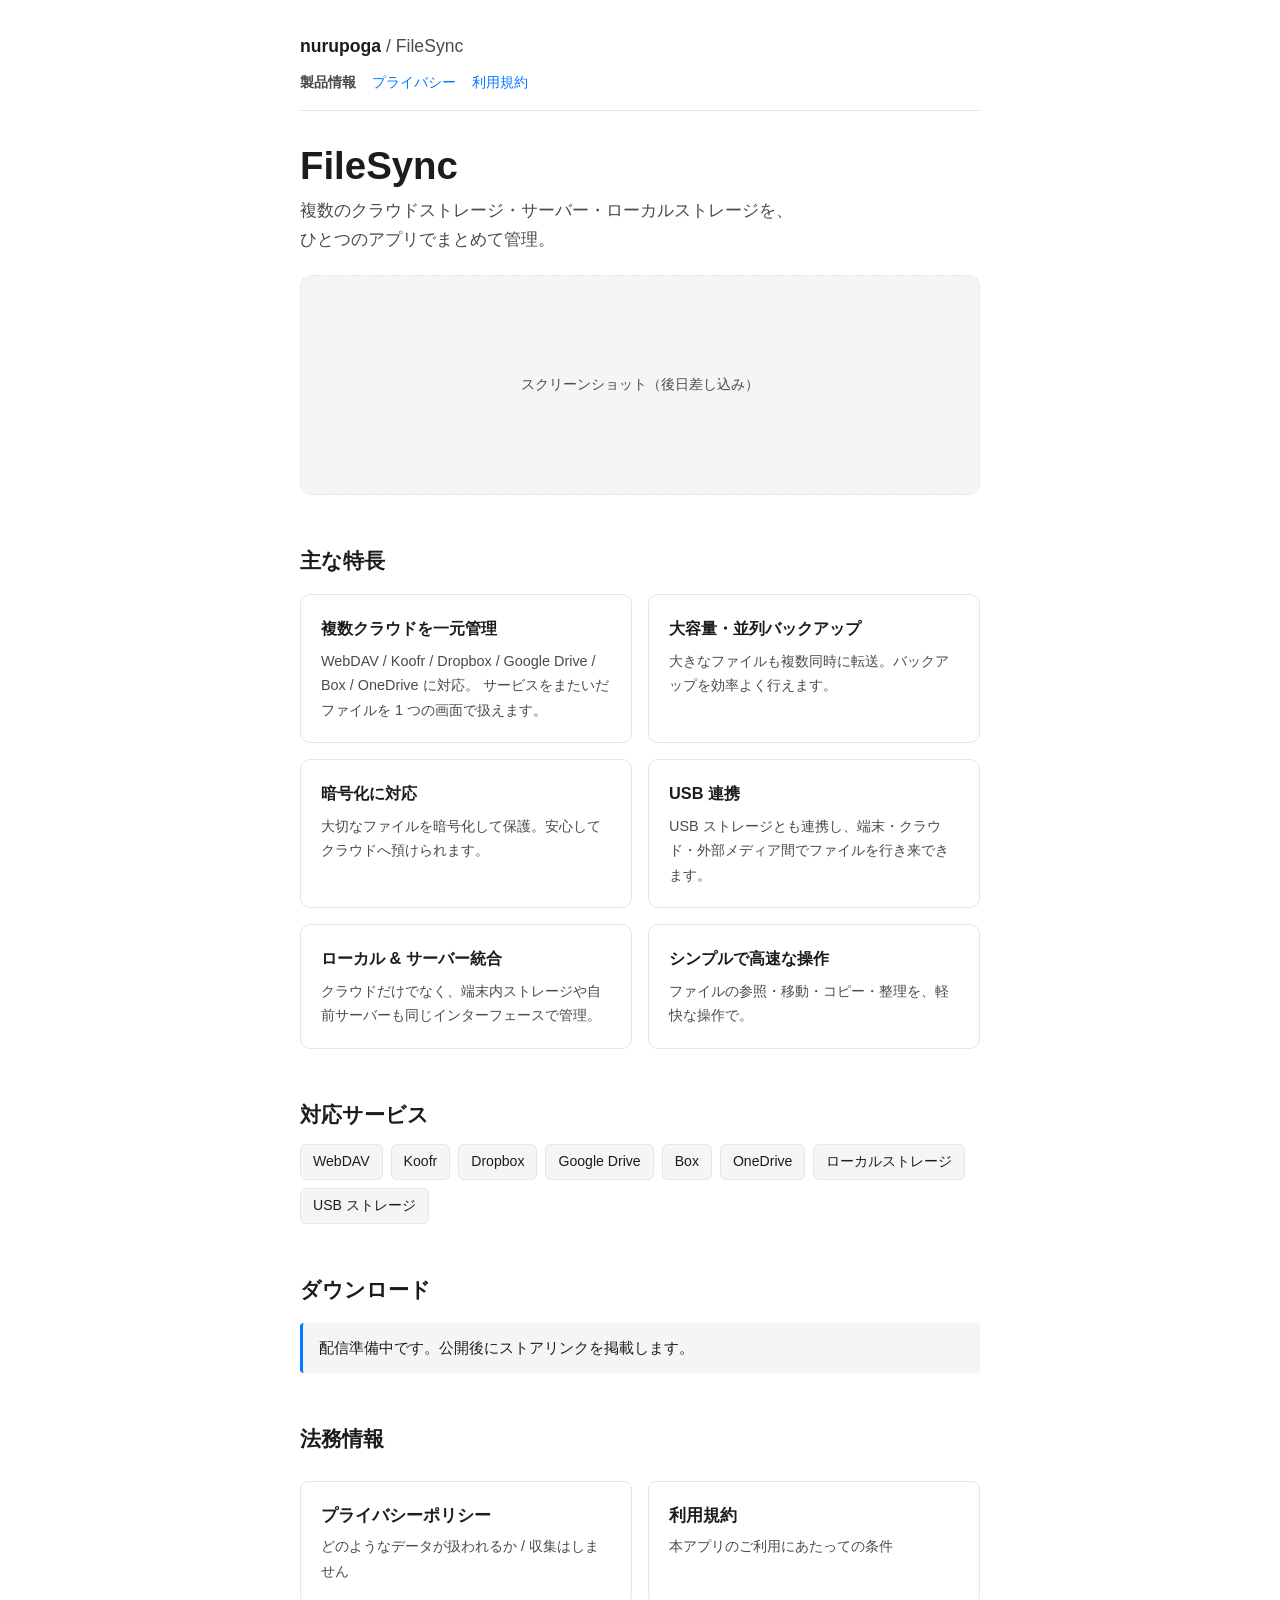
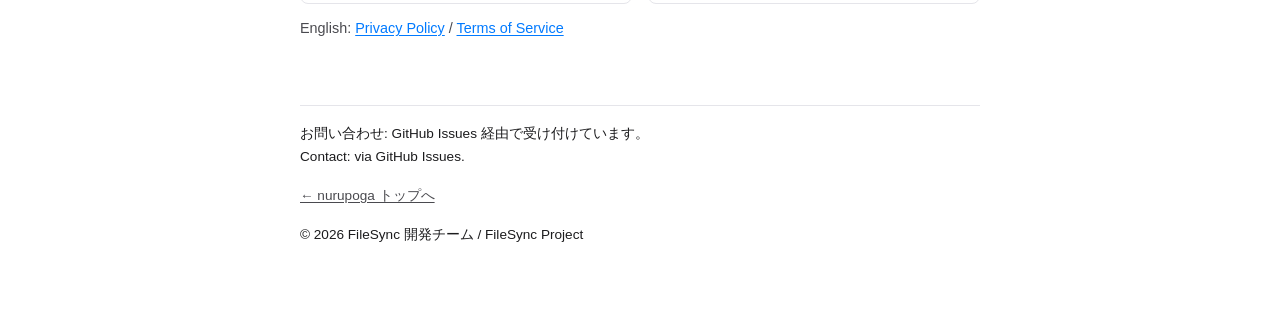
==== filesync/index.html @ 480234b5 "site: multi-product portal + filesync HP, move legal under /filesync/ with root redirects" ====
<!DOCTYPE html>
<html lang="ja">
<head>
<meta charset="UTF-8">
<meta name="viewport" content="width=device-width, initial-scale=1.0">
<meta name="robots" content="index,follow">
<title>FileSync — 複数クラウドを 1 つにまとめるファイルマネージャー</title>
<meta name="description" content="FileSync は WebDAV / Koofr / Dropbox / Google Drive / Box / OneDrive など複数のクラウドストレージとローカル・サーバーを統合管理するファイルマネージャー。大容量・並列バックアップ、暗号化、USB 連携に対応。">
<link rel="canonical" href="https://nurupoga.net/filesync/">
<link rel="stylesheet" href="./style.css">
</head>
<body>
<div class="container">
  <header>
    <p class="site-title"><a href="../index.html">nurupoga</a> <span class="crumb">/ FileSync</span></p>
    <nav class="lang-switch" aria-label="Navigation">
      <a href="./index.html" class="active">製品情報</a>
      <a href="./privacy.html">プライバシー</a>
      <a href="./terms.html">利用規約</a>
    </nav>
  </header>

  <section class="hero">
    <h1>FileSync</h1>
    <p class="hero-lead">
      複数のクラウドストレージ・サーバー・ローカルストレージを、<br>
      ひとつのアプリでまとめて管理。
    </p>
    <!-- スクリーンショット差し込み用プレースホルダ -->
    <div class="screenshot-placeholder">
      <span>スクリーンショット（後日差し込み）</span>
    </div>
  </section>

  <h2>主な特長</h2>
  <div class="feature-grid">

    <div class="feature-card">
      <p class="feature-title">複数クラウドを一元管理</p>
      <p class="feature-desc">
        WebDAV / Koofr / Dropbox / Google Drive / Box / OneDrive に対応。
        サービスをまたいだファイルを 1 つの画面で扱えます。
      </p>
    </div>

    <div class="feature-card">
      <p class="feature-title">大容量・並列バックアップ</p>
      <p class="feature-desc">
        大きなファイルも複数同時に転送。バックアップを効率よく行えます。
      </p>
    </div>

    <div class="feature-card">
      <p class="feature-title">暗号化に対応</p>
      <p class="feature-desc">
        大切なファイルを暗号化して保護。安心してクラウドへ預けられます。
      </p>
    </div>

    <div class="feature-card">
      <p class="feature-title">USB 連携</p>
      <p class="feature-desc">
        USB ストレージとも連携し、端末・クラウド・外部メディア間でファイルを行き来できます。
      </p>
    </div>

    <div class="feature-card">
      <p class="feature-title">ローカル & サーバー統合</p>
      <p class="feature-desc">
        クラウドだけでなく、端末内ストレージや自前サーバーも同じインターフェースで管理。
      </p>
    </div>

    <div class="feature-card">
      <p class="feature-title">シンプルで高速な操作</p>
      <p class="feature-desc">
        ファイルの参照・移動・コピー・整理を、軽快な操作で。
      </p>
    </div>

  </div>

  <h2>対応サービス</h2>
  <ul class="service-list">
    <li>WebDAV</li>
    <li>Koofr</li>
    <li>Dropbox</li>
    <li>Google Drive</li>
    <li>Box</li>
    <li>OneDrive</li>
    <li>ローカルストレージ</li>
    <li>USB ストレージ</li>
  </ul>

  <h2>ダウンロード</h2>
  <p class="notice">
    配信準備中です。公開後にストアリンクを掲載します。
  </p>

  <h2>法務情報</h2>
  <div class="index-cards">
    <a class="index-card" href="./privacy.html">
      <p class="card-title">プライバシーポリシー</p>
      <p class="card-sub">どのようなデータが扱われるか / 収集はしません</p>
    </a>
    <a class="index-card" href="./terms.html">
      <p class="card-title">利用規約</p>
      <p class="card-sub">本アプリのご利用にあたっての条件</p>
    </a>
  </div>
  <p class="meta" style="margin-top:12px">
    English: <a href="./privacy_en.html">Privacy Policy</a> / <a href="./terms_en.html">Terms of Service</a>
  </p>

  <footer>
    <p>
      お問い合わせ: GitHub Issues 経由で受け付けています。<br>
      Contact: via GitHub Issues.
    </p>
    <p><a href="../index.html">← nurupoga トップへ</a></p>
    <p>&copy; 2026 FileSync 開発チーム / FileSync Project</p>
  </footer>
</div>
</body>
</html>
---- filesync/style.css ----
:root {
  --fg: #1c1c1e;
  --fg-muted: #4a4a4f;
  --bg: #ffffff;
  --accent: #007aff;
  --accent-hover: #0056cc;
  --border: #e5e5ea;
  --code-bg: #f5f5f7;
}

@media (prefers-color-scheme: dark) {
  :root {
    --fg: #f5f5f7;
    --fg-muted: #a1a1a6;
    --bg: #1c1c1e;
    --accent: #4a9eff;
    --accent-hover: #6cb0ff;
    --border: #38383c;
    --code-bg: #2c2c2e;
  }
}

* {
  box-sizing: border-box;
}

html {
  -webkit-text-size-adjust: 100%;
}

body {
  font-family: -apple-system, BlinkMacSystemFont, "Helvetica Neue", "Hiragino Sans", "Hiragino Kaku Gothic ProN", "Yu Gothic", Meiryo, sans-serif;
  font-size: 16px;
  line-height: 1.7;
  color: var(--fg);
  background: var(--bg);
  margin: 0;
  padding: 0;
}

.container {
  max-width: 720px;
  margin: 0 auto;
  padding: 32px 20px 64px;
}

header {
  border-bottom: 1px solid var(--border);
  padding-bottom: 16px;
  margin-bottom: 32px;
}

header .site-title {
  font-size: 1.1rem;
  font-weight: 600;
  margin: 0;
}

header .site-title a {
  color: var(--fg);
  text-decoration: none;
}

header .site-title .crumb {
  color: var(--fg-muted);
  font-weight: 400;
}

nav.lang-switch {
  margin-top: 8px;
  font-size: 0.9rem;
}

nav.lang-switch a {
  color: var(--accent);
  text-decoration: none;
  margin-right: 12px;
}

nav.lang-switch a:hover {
  text-decoration: underline;
}

nav.lang-switch a.active {
  color: var(--fg-muted);
  pointer-events: none;
  font-weight: 600;
}

h1 {
  font-size: 1.8rem;
  font-weight: 700;
  line-height: 1.4;
  margin: 0 0 8px;
}

h2 {
  font-size: 1.3rem;
  font-weight: 600;
  margin: 40px 0 12px;
  padding-top: 8px;
}

h3 {
  font-size: 1.05rem;
  font-weight: 600;
  margin: 24px 0 8px;
}

p, li {
  color: var(--fg);
}

p {
  margin: 0 0 16px;
}

ul, ol {
  padding-left: 1.4em;
  margin: 0 0 16px;
}

li {
  margin-bottom: 6px;
}

a {
  color: var(--accent);
  text-decoration: underline;
  text-underline-offset: 2px;
}

a:hover {
  color: var(--accent-hover);
}

.meta {
  color: var(--fg-muted);
  font-size: 0.9rem;
  margin-bottom: 24px;
}

.notice {
  background: var(--code-bg);
  border-left: 3px solid var(--accent);
  padding: 12px 16px;
  margin: 16px 0 24px;
  border-radius: 4px;
  font-size: 0.95rem;
}

code {
  background: var(--code-bg);
  padding: 2px 6px;
  border-radius: 4px;
  font-family: ui-monospace, SFMono-Regular, "SF Mono", Menlo, Consolas, monospace;
  font-size: 0.92em;
}

footer {
  margin-top: 64px;
  padding-top: 16px;
  border-top: 1px solid var(--border);
  color: var(--fg-muted);
  font-size: 0.85rem;
}

footer a {
  color: var(--fg-muted);
}

.toc {
  list-style: none;
  padding: 0;
  margin: 0 0 24px;
}

.toc li {
  margin-bottom: 4px;
}

.index-cards {
  display: grid;
  grid-template-columns: 1fr 1fr;
  gap: 16px;
  margin-top: 24px;
}

@media (max-width: 600px) {
  .index-cards {
    grid-template-columns: 1fr;
  }

  .container {
    padding: 24px 16px 48px;
  }

  h1 {
    font-size: 1.5rem;
  }
}

.index-card {
  display: block;
  border: 1px solid var(--border);
  border-radius: 8px;
  padding: 20px;
  text-decoration: none;
  color: var(--fg);
  transition: border-color 0.15s ease, transform 0.15s ease;
}

.index-card:hover {
  border-color: var(--accent);
  transform: translateY(-1px);
  color: var(--fg);
}

.index-card .card-title {
  font-size: 1.05rem;
  font-weight: 600;
  margin: 0 0 4px;
}

.index-card .card-sub {
  font-size: 0.9rem;
  color: var(--fg-muted);
  margin: 0;
}

.changelog {
  font-size: 0.9rem;
  color: var(--fg-muted);
  border-top: 1px solid var(--border);
  margin-top: 32px;
  padding-top: 16px;
}

.changelog ul {
  padding-left: 1.4em;
}

/* ===== Portal / Product pages (added 2026-06-17) ===== */

.hero {
  margin: 8px 0 8px;
}

.hero h1 {
  font-size: 2.4rem;
  line-height: 1.2;
}

.hero .hero-sub {
  font-size: 1.4rem;
  font-weight: 600;
  color: var(--fg-muted);
}

.hero-lead {
  font-size: 1.05rem;
  color: var(--fg-muted);
  margin-top: 4px;
}

/* Portal product cards */
.product-grid {
  display: grid;
  grid-template-columns: 1fr 1fr;
  gap: 16px;
  margin-top: 16px;
}

.product-card {
  display: block;
  border: 1px solid var(--border);
  border-radius: 12px;
  padding: 22px;
  text-decoration: none;
  color: var(--fg);
  background: var(--bg);
  transition: border-color 0.15s ease, transform 0.15s ease, box-shadow 0.15s ease;
}

.product-card:hover {
  border-color: var(--accent);
  transform: translateY(-2px);
  box-shadow: 0 6px 20px rgba(0, 0, 0, 0.06);
  color: var(--fg);
}

.product-card-feature {
  border-width: 2px;
  border-color: var(--accent);
  background: linear-gradient(180deg, rgba(0, 122, 255, 0.05), transparent);
  margin-bottom: 8px;
}

.product-card-feature .product-title {
  font-size: 1.6rem;
}

.product-badge {
  display: inline-block;
  font-size: 0.72rem;
  font-weight: 600;
  letter-spacing: 0.02em;
  color: var(--accent);
  background: var(--code-bg);
  border-radius: 999px;
  padding: 3px 10px;
  margin-bottom: 10px;
}

.product-title {
  font-size: 1.2rem;
  font-weight: 700;
  margin: 0 0 6px;
}

.product-desc {
  font-size: 0.92rem;
  color: var(--fg-muted);
  margin: 0 0 12px;
}

.product-links {
  margin: 0;
  display: flex;
  flex-wrap: wrap;
  gap: 8px;
}

.product-link-pill {
  display: inline-block;
  font-size: 0.8rem;
  font-weight: 600;
  color: var(--accent);
  border: 1px solid var(--border);
  border-radius: 6px;
  padding: 4px 10px;
}

/* Product feature grid (filesync page) */
.feature-grid {
  display: grid;
  grid-template-columns: 1fr 1fr;
  gap: 16px;
  margin-top: 16px;
}

.feature-card {
  border: 1px solid var(--border);
  border-radius: 10px;
  padding: 20px;
  background: var(--bg);
}

.feature-title {
  font-size: 1.02rem;
  font-weight: 600;
  margin: 0 0 6px;
}

.feature-desc {
  font-size: 0.9rem;
  color: var(--fg-muted);
  margin: 0;
}

.service-list {
  display: flex;
  flex-wrap: wrap;
  gap: 8px;
  list-style: none;
  padding: 0;
  margin: 12px 0 24px;
}

.service-list li {
  font-size: 0.88rem;
  color: var(--fg);
  background: var(--code-bg);
  border: 1px solid var(--border);
  border-radius: 6px;
  padding: 5px 12px;
  margin: 0;
}

.screenshot-placeholder {
  display: flex;
  align-items: center;
  justify-content: center;
  height: 220px;
  margin: 20px 0 8px;
  border: 1px dashed var(--border);
  border-radius: 12px;
  background: var(--code-bg);
  color: var(--fg-muted);
  font-size: 0.9rem;
}

@media (max-width: 600px) {
  .product-grid,
  .feature-grid {
    grid-template-columns: 1fr;
  }

  .hero h1 {
    font-size: 1.9rem;
  }

  .product-card-feature .product-title {
    font-size: 1.35rem;
  }
}
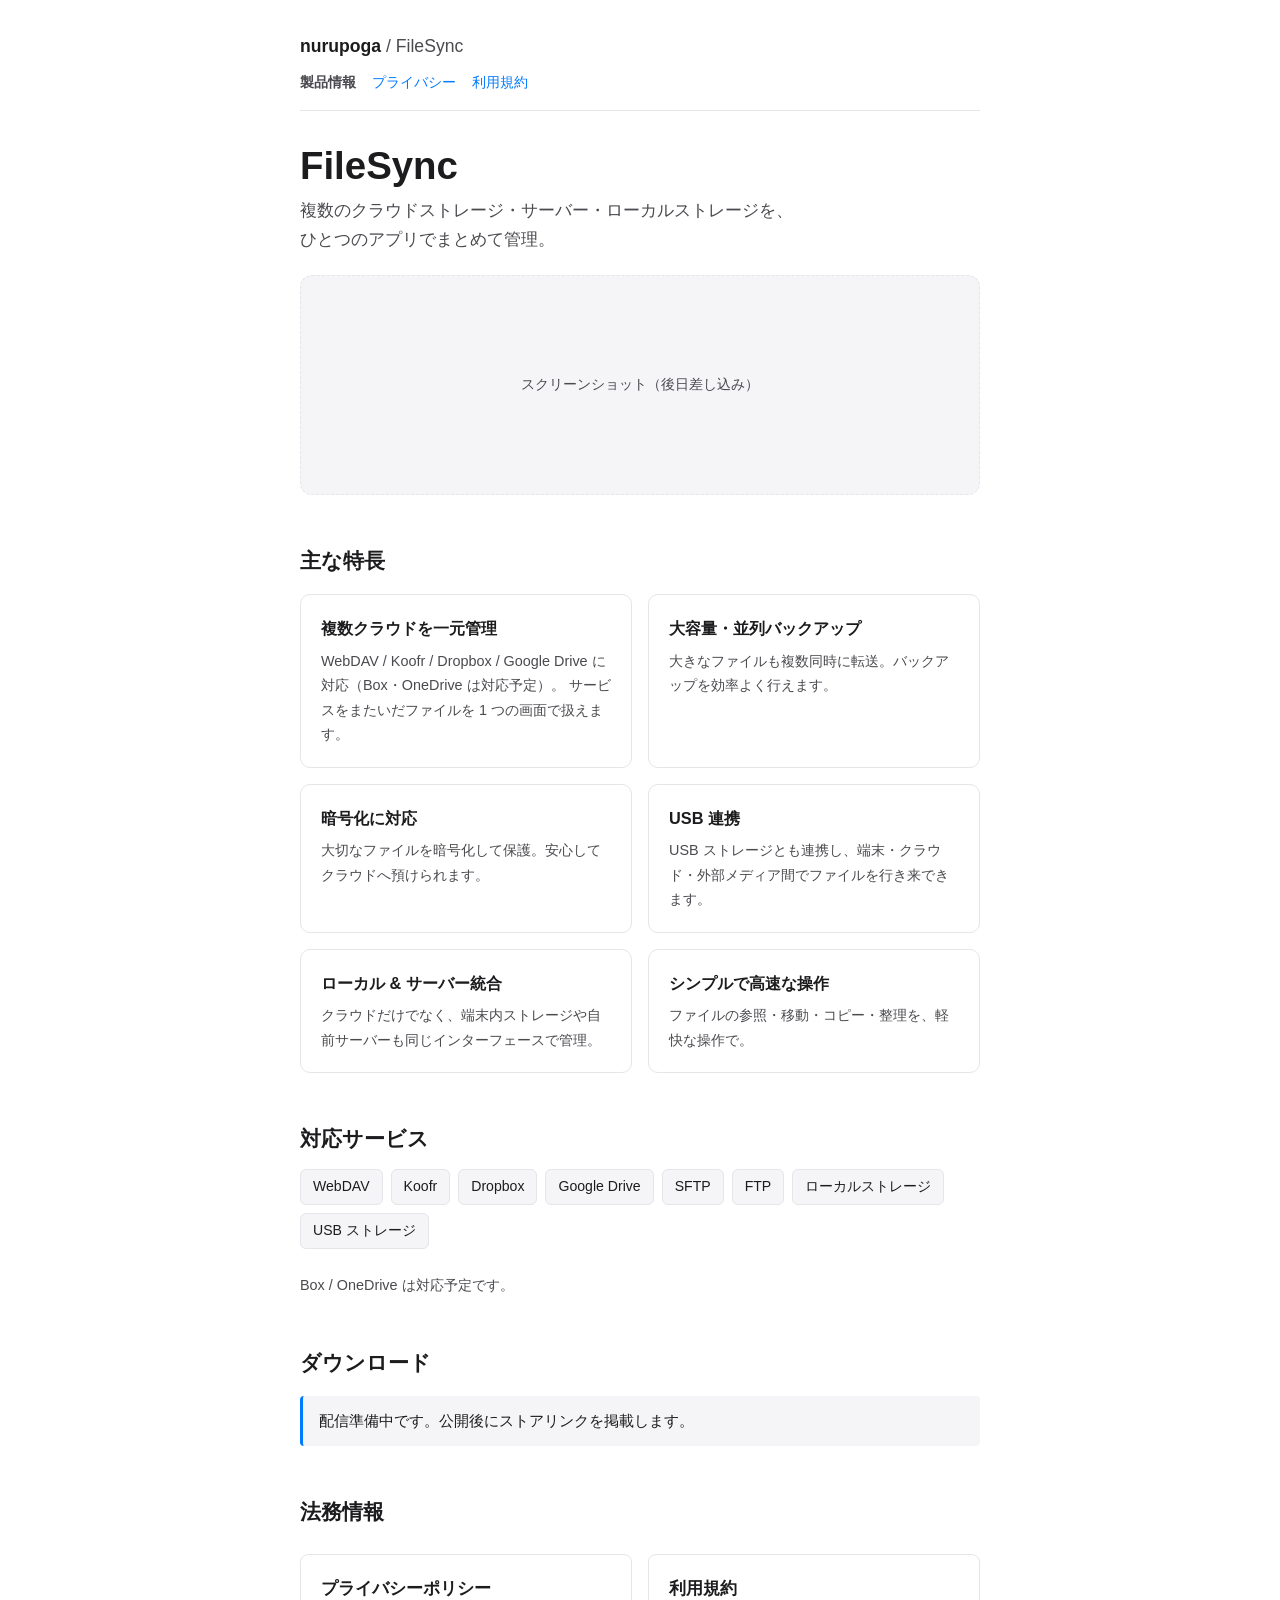
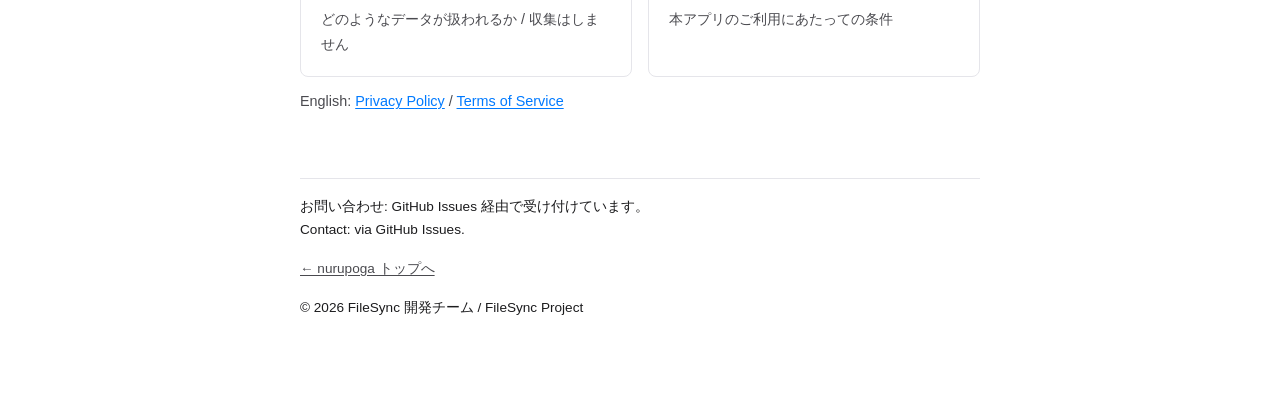
==== commit 86836c70: "filesync HP: 対応サービス表記を実態に整合（Box/OneDrive→対応予定, SFTP/FTP追加） コード一次情報(connection_wizard_screen の _conne" ====
--- a/filesync/index.html
+++ b/filesync/index.html
@@ -5,7 +5,7 @@
 <meta name="viewport" content="width=device-width, initial-scale=1.0">
 <meta name="robots" content="index,follow">
 <title>FileSync — 複数クラウドを 1 つにまとめるファイルマネージャー</title>
-<meta name="description" content="FileSync は WebDAV / Koofr / Dropbox / Google Drive / Box / OneDrive など複数のクラウドストレージとローカル・サーバーを統合管理するファイルマネージャー。大容量・並列バックアップ、暗号化、USB 連携に対応。">
+<meta name="description" content="FileSync は WebDAV / Koofr / Dropbox / Google Drive / SFTP / FTP など複数のクラウドストレージとローカル・サーバーを統合管理するファイルマネージャー。大容量・並列バックアップ、暗号化、USB 連携に対応。">
 <link rel="canonical" href="https://nurupoga.net/filesync/">
 <link rel="stylesheet" href="./style.css">
 </head>
@@ -38,7 +38,7 @@
     <div class="feature-card">
       <p class="feature-title">複数クラウドを一元管理</p>
       <p class="feature-desc">
-        WebDAV / Koofr / Dropbox / Google Drive / Box / OneDrive に対応。
+        WebDAV / Koofr / Dropbox / Google Drive に対応（Box・OneDrive は対応予定）。
         サービスをまたいだファイルを 1 つの画面で扱えます。
       </p>
     </div>
@@ -86,11 +86,12 @@
     <li>Koofr</li>
     <li>Dropbox</li>
     <li>Google Drive</li>
-    <li>Box</li>
-    <li>OneDrive</li>
+    <li>SFTP</li>
+    <li>FTP</li>
     <li>ローカルストレージ</li>
     <li>USB ストレージ</li>
   </ul>
+  <p class="meta" style="margin-top:8px">Box / OneDrive は対応予定です。</p>
 
   <h2>ダウンロード</h2>
   <p class="notice">
